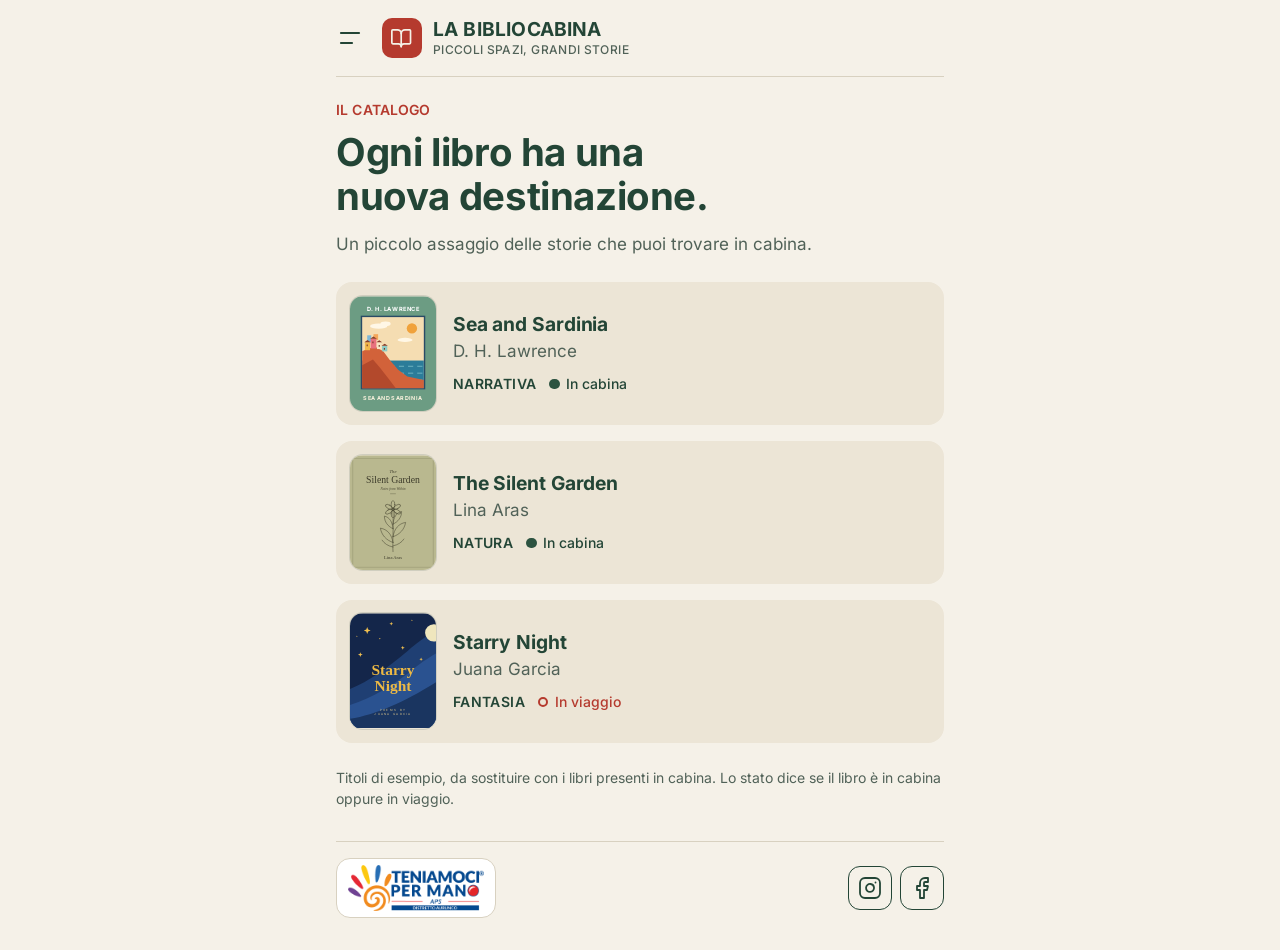
==== catalogo/index.html @ 6b3225a7 "Divide il sito in pagine vere e toglie commenti e newsletter - Una pagina per sezione: home, chi-sia" ====
<!doctype html>
<html lang="it">
<head>
<meta charset="utf-8">
<meta name="viewport" content="width=device-width,initial-scale=1,viewport-fit=cover">
<title>Catalogo dei libri – La Bibliocabina di Castelforte</title>
<meta name="description" content="I libri della Bibliocabina di Castelforte: titolo, autore, genere e se il libro è in cabina oppure in viaggio.">
<link rel="canonical" href="https://bibliocabina.github.io/bibliocabina-site/catalogo/">
<link rel="icon" href="../favicon.svg" type="image/svg+xml">
<meta property="og:type" content="website">
<meta property="og:locale" content="it_IT">
<meta property="og:site_name" content="La Bibliocabina">
<meta property="og:title" content="Catalogo dei libri – La Bibliocabina di Castelforte">
<meta property="og:description" content="I libri della Bibliocabina di Castelforte: titolo, autore, genere e se il libro è in cabina oppure in viaggio.">
<meta property="og:url" content="https://bibliocabina.github.io/bibliocabina-site/catalogo/">
<meta property="og:image" content="https://bibliocabina.github.io/bibliocabina-site/assets/cabina-castelforte.jpg">
<meta property="og:image:alt" content="La cabina telefonica di Castelforte trasformata in Bibliocabina">
<meta name="twitter:card" content="summary_large_image">
<link rel="preload" href="../assets/fonts/inter-latin-400-normal.woff2" as="font" type="font/woff2" crossorigin>
<link rel="stylesheet" href="../assets/style.css">
</head>
<body>
<svg class="defs" aria-hidden="true" focusable="false">
  <defs>
    <symbol id="cv-giardino" viewBox="0 0 150 200">
      <rect width="150" height="200" fill="#B9B88F"/>
      <rect x="5" y="5" width="140" height="190" fill="none" stroke="#8F8E6A" stroke-width=".8"/>
      <text x="75" y="31" text-anchor="middle" font-family="Georgia, 'Times New Roman', serif" font-style="italic" font-size="8" fill="#3D3B2B">The</text>
      <text x="75" y="49" text-anchor="middle" font-family="Georgia, 'Times New Roman', serif" font-size="17" fill="#3D3B2B">Silent Garden</text>
      <text x="75" y="61" text-anchor="middle" font-family="Georgia, 'Times New Roman', serif" font-style="italic" font-size="6" fill="#4C4A36">Notes from Within</text>
      <path d="M70 67h10" stroke="#4C4A36" stroke-width=".6"/>
      <g fill="none" stroke="#45432F" stroke-width=".9" stroke-linecap="round" stroke-linejoin="round">
        <path d="M75 168C74 150 76 130 75 96"/>
        <path d="M75 160C66 158 60 154 56 148"/>
        <path d="M75 158C84 156 90 152 94 146"/>
        <path d="M75 152C63 148 55 139 53 127 65 129 73 138 75 152Z"/>
        <path d="M75 142C87 138 95 129 97 117 85 119 77 128 75 142Z"/>
        <path d="M75 128C66 124 60 116 60 106 69 108 74 116 75 128Z"/>
        <path d="M75 120C84 116 90 108 90 98 81 100 76 108 75 120Z"/>
        <g transform="translate(75 94)">
          <ellipse cx="0" cy="-8" rx="3.2" ry="7"/>
          <ellipse cx="0" cy="-8" rx="3.2" ry="7" transform="rotate(60)"/>
          <ellipse cx="0" cy="-8" rx="3.2" ry="7" transform="rotate(120)"/>
          <ellipse cx="0" cy="-8" rx="3.2" ry="7" transform="rotate(180)"/>
          <ellipse cx="0" cy="-8" rx="3.2" ry="7" transform="rotate(240)"/>
          <ellipse cx="0" cy="-8" rx="3.2" ry="7" transform="rotate(300)"/>
          <circle r="2.4"/>
        </g>
      </g>
      <text x="75" y="181" text-anchor="middle" font-family="Georgia, 'Times New Roman', serif" font-size="8" fill="#3D3B2B">Lina Aras</text>
    </symbol>
    <symbol id="cv-mare" viewBox="0 0 150 200">
      <rect width="150" height="200" fill="#6C9C83"/>
      <text x="75" y="25" text-anchor="middle" font-family="Inter, system-ui, sans-serif" font-size="10" font-weight="700" letter-spacing=".9" fill="#FFFFFF">D. H. LAWRENCE</text>
      <rect x="20" y="35" width="110" height="126" fill="#F5DDB2" stroke="#2A4B66" stroke-width="2.5"/>
      <circle cx="108" cy="56" r="9" fill="#F0A23B"/>
      <ellipse cx="50" cy="52" rx="15" ry="4.5" fill="#FFF7E6"/>
      <ellipse cx="62" cy="48" rx="9" ry="4" fill="#FFF7E6"/>
      <ellipse cx="96" cy="76" rx="13" ry="3.6" fill="#FFF7E6"/>
      <rect x="21.25" y="112" width="107.5" height="48.5" fill="#2B7C99"/>
      <path d="M21.25 122h107.5M21.25 134h107.5M21.25 146h107.5" stroke="#8ACBD2" stroke-width="1.2" stroke-dasharray="9 7" fill="none"/>
      <path d="M21.25 160.5V96L30 92 44 88 58 96 70 112 84 128 100 140 128.75 146V160.5Z" fill="#D2623A"/>
      <path d="M21.25 160.5V120L40 110 52 124 66 142 80 160.5Z" fill="#B3492C"/>
      <rect x="30" y="68" width="7" height="12" fill="#7FB7D6"/>
      <rect x="41" y="66" width="8" height="10" fill="#F4A65A"/>
      <rect x="26" y="80" width="9" height="14" fill="#F2B84B"/>
      <rect x="36" y="74" width="10" height="17" fill="#E8707E"/>
      <rect x="47" y="80" width="8" height="12" fill="#F7E6C4"/>
      <rect x="56" y="86" width="9" height="10" fill="#8CCBC4"/>
      <path d="M25 80l5.5-4 5.5 4zM35 74l6-4 6 4zM46 80l5-3.5 5 3.5zM55 86l5.5-3.5 5.5 3.5z" fill="#8A3F2B"/>
      <path d="M29 84h2v3h-2zM39 79h2v3h-2zM50 85h2v3h-2zM59 90h2v3h-2z" fill="#7A3B2A"/>
      <text x="75" y="181" text-anchor="middle" font-family="Inter, system-ui, sans-serif" font-size="9.5" font-weight="700" letter-spacing=".7" fill="#F8F1DD">SEA AND SARDINIA</text>
    </symbol>
    <symbol id="cv-stelle" viewBox="0 0 150 200">
      <rect width="150" height="200" fill="#14264A"/>
      <path d="M0 132C34 118 64 96 100 66 120 49 138 36 150 30V200H0Z" fill="#1F3F73"/>
      <path d="M0 160C40 148 78 124 112 96 126 84 140 76 150 70V200H0Z" fill="#2A5290"/>
      <path d="M0 184C46 176 92 156 150 120V200H0Z" fill="#1A3560"/>
      <circle cx="146" cy="34" r="15" fill="#EFE6BD"/>
      <g fill="#F1C050">
        <path transform="translate(30 30)" d="M0-6 1.6-1.6 6 0 1.6 1.6 0 6-1.6 1.6-6 0-1.6-1.6Z"/>
        <path transform="translate(72 18) scale(.55)" d="M0-6 1.6-1.6 6 0 1.6 1.6 0 6-1.6 1.6-6 0-1.6-1.6Z"/>
        <path transform="translate(18 72) scale(.7)" d="M0-6 1.6-1.6 6 0 1.6 1.6 0 6-1.6 1.6-6 0-1.6-1.6Z"/>
        <path transform="translate(92 60) scale(.6)" d="M0-6 1.6-1.6 6 0 1.6 1.6 0 6-1.6 1.6-6 0-1.6-1.6Z"/>
        <path transform="translate(124 80) scale(.5)" d="M0-6 1.6-1.6 6 0 1.6 1.6 0 6-1.6 1.6-6 0-1.6-1.6Z"/>
        <circle cx="52" cy="44" r="1"/><circle cx="12" cy="40" r="0.9"/><circle cx="108" cy="12" r="1"/>
      </g>
      <text x="75" y="108" text-anchor="middle" font-family="Georgia, 'Times New Roman', serif" font-size="27" font-weight="700" fill="#EDB944">Starry</text>
      <text x="75" y="136" text-anchor="middle" font-family="Georgia, 'Times New Roman', serif" font-size="27" font-weight="700" fill="#EDB944">Night</text>
      <text x="75" y="170" text-anchor="middle" font-family="Inter, system-ui, sans-serif" font-size="5" letter-spacing="2.2" fill="#D9C48A">POEMS BY</text>
      <text x="75" y="178" text-anchor="middle" font-family="Inter, system-ui, sans-serif" font-size="5" letter-spacing="2.2" fill="#D9C48A">JUANA GARCIA</text>
    </symbol>
    <symbol id="i-book" viewBox="0 0 24 24"><path d="M4 19.5v-15A2.5 2.5 0 0 1 6.5 2H19a1 1 0 0 1 1 1v18a1 1 0 0 1-1 1H6.5a1 1 0 0 1 0-5H20"/></symbol>
    <symbol id="i-book-open" viewBox="0 0 24 24"><path d="M12 7v14"/><path d="M3 18a1 1 0 0 1-1-1V4a1 1 0 0 1 1-1h5a4 4 0 0 1 4 4 4 4 0 0 1 4-4h5a1 1 0 0 1 1 1v13a1 1 0 0 1-1 1h-6a3 3 0 0 0-3 3 3 3 0 0 0-3-3z"/></symbol>
    <symbol id="i-facebook" viewBox="0 0 24 24"><path d="M18 2h-3a5 5 0 0 0-5 5v3H7v4h3v8h4v-8h3l1-4h-4V7a1 1 0 0 1 1-1h3z"/></symbol>
    <symbol id="i-home" viewBox="0 0 24 24"><path d="M15 21v-8a1 1 0 0 0-1-1h-4a1 1 0 0 0-1 1v8"/><path d="M3 10a2 2 0 0 1 .709-1.528l7-5.999a2 2 0 0 1 2.582 0l7 5.999A2 2 0 0 1 21 10v9a2 2 0 0 1-2 2H5a2 2 0 0 1-2-2z"/></symbol>
    <symbol id="i-instagram" viewBox="0 0 24 24"><rect width="20" height="20" x="2" y="2" rx="5" ry="5"/><path d="M16 11.37A4 4 0 1 1 12.63 8 4 4 0 0 1 16 11.37z"/><path d="M17.5 6.5h.01"/></symbol>
    <symbol id="i-mail" viewBox="0 0 24 24"><rect width="20" height="16" x="2" y="4" rx="2"/><path d="m22 7-8.97 5.7a1.94 1.94 0 0 1-2.06 0L2 7"/></symbol>
    <symbol id="i-pin" viewBox="0 0 24 24"><path d="M20 10c0 4.993-5.539 10.193-7.399 11.799a1 1 0 0 1-1.202 0C9.539 20.193 4 14.993 4 10a8 8 0 0 1 16 0"/><circle cx="12" cy="10" r="3"/></symbol>
    <symbol id="i-sprout" viewBox="0 0 24 24"><path d="M7 20h10"/><path d="M10 20c5.5-2.5.8-6.4 3-10"/><path d="M9.5 9.4c1.1.8 1.8 2.2 2.3 3.7-2 .4-3.5.4-4.8-.3-1.2-.6-2.3-1.9-3-4.2 2.8-.5 4.4 0 5.5.8z"/><path d="M14.1 6a7 7 0 0 0-1.1 4c1.9-.1 3.3-.6 4.3-1.4 1-1 1.6-2.3 1.7-4.6-2.7.1-4 1-4.9 2z"/></symbol>
    <symbol id="i-users" viewBox="0 0 24 24"><path d="M16 21v-2a4 4 0 0 0-4-4H6a4 4 0 0 0-4 4v2"/><circle cx="9" cy="7" r="4"/><path d="M22 21v-2a4 4 0 0 0-3-3.87"/><path d="M16 3.13a4 4 0 0 1 0 7.75"/></symbol>
    <symbol id="i-x" viewBox="0 0 24 24"><path d="M18 6 6 18"/><path d="m6 6 12 12"/></symbol>
  </defs>
</svg>

<div class="scrim" id="scrim"></div>
<nav class="drawer" id="drawer" aria-label="Pagine del sito">
  <div class="drawer-head">
    <span class="drawer-title">Menu</span>
    <button class="close-btn" id="close-btn" type="button" aria-label="Chiudi il menu"><svg class="ico"><use href="#i-x"/></svg></button>
  </div>
  <ul class="drawer-list">
    <li><a href="../"><svg class="ico"><use href="#i-home"/></svg>Home</a></li>
    <li><a href="../chi-siamo/"><svg class="ico"><use href="#i-users"/></svg>Chi siamo</a></li>
    <li><a href="../catalogo/" aria-current="page"><svg class="ico"><use href="#i-book"/></svg>Catalogo</a></li>
    <li><a href="../come-funziona/"><svg class="ico"><use href="#i-sprout"/></svg>Come funziona</a></li>
    <li><a href="../dove-siamo/"><svg class="ico"><use href="#i-pin"/></svg>Dove siamo</a></li>
    <li><a href="../contatti/"><svg class="ico"><use href="#i-mail"/></svg>Contatti</a></li>
  </ul>
  <p class="drawer-foot">Piccoli spazi, grandi storie</p>
</nav>

<div class="wrap">
  <header class="top">
    <button class="menu-btn" id="menu-btn" type="button" aria-label="Apri il menu" aria-expanded="false" aria-controls="drawer">
      <svg viewBox="0 0 28 28" aria-hidden="true"><path d="M5 9h18M5 19h11"/></svg>
    </button>
    <a class="brand" href="../" aria-label="La Bibliocabina, vai alla home">
      <span class="logo"><svg class="ico"><use href="#i-book-open"/></svg></span>
      <span class="brand-text">
        <strong>La Bibliocabina</strong>
        <small>Piccoli spazi, grandi storie</small>
      </span>
    </a>
  </header>
  <hr class="rule">

  <main id="main">
    <section class="page">
      <div class="intro">
        <p class="eyebrow">Il catalogo</p>
        <h1>Ogni libro ha una nuova destinazione.</h1>
        <p class="lead">Un piccolo assaggio delle storie che puoi trovare in cabina.</p>
      </div>
      <ul class="books">
        <li class="book">
          <span class="cover"><svg viewBox="0 0 150 200" role="img" aria-label="Copertina di Sea and Sardinia"><use href="#cv-mare" width="150" height="200"/></svg></span>
          <div class="book-info">
            <h2>Sea and Sardinia</h2>
            <p class="author">D. H. Lawrence</p>
            <p class="meta"><span class="genre">Narrativa</span><span class="status">In cabina</span></p>
          </div>
        </li>
        <li class="book">
          <span class="cover"><svg viewBox="0 0 150 200" role="img" aria-label="Copertina di The Silent Garden"><use href="#cv-giardino" width="150" height="200"/></svg></span>
          <div class="book-info">
            <h2>The Silent Garden</h2>
            <p class="author">Lina Aras</p>
            <p class="meta"><span class="genre">Natura</span><span class="status">In cabina</span></p>
          </div>
        </li>
        <li class="book">
          <span class="cover"><svg viewBox="0 0 150 200" role="img" aria-label="Copertina di Starry Night"><use href="#cv-stelle" width="150" height="200"/></svg></span>
          <div class="book-info">
            <h2>Starry Night</h2>
            <p class="author">Juana Garcia</p>
            <p class="meta"><span class="genre">Fantasia</span><span class="status out">In viaggio</span></p>
          </div>
        </li>
      </ul>
      <p class="note">Titoli di esempio, da sostituire con i libri presenti in cabina. Lo stato dice se il libro è in cabina oppure in viaggio.</p>
    </section>
  </main>

  <footer class="site-foot">
    <hr class="rule">
    <div class="foot-row">
      <figure class="foot-logo">
        <img src="../assets/Logo-TPM-APS-Aurunco.png" width="336" height="114" alt="Logo di Teniamoci per Mano APS, Distretto Aurunco" decoding="async">
      </figure>
      <ul class="foot-social" aria-label="Seguici sui social">
        <li><a href="https://www.instagram.com/invites/contact/?utm_content=scoolyx&amp;exln=1ppq2omgncle7" target="_blank" rel="noopener noreferrer" aria-label="Instagram"><svg class="ico"><use href="#i-instagram"/></svg></a></li>
        <li><a href="https://www.facebook.com/share/1FbUaeCJua/?mibextid=wwXIfr" target="_blank" rel="noopener noreferrer" aria-label="Facebook"><svg class="ico"><use href="#i-facebook"/></svg></a></li>
      </ul>
    </div>
  </footer>
</div>

<script src="../assets/menu.js" defer></script>
</body>
</html>
---- assets/style.css ----
/* Stile condiviso da tutte le pagine del sito Bibliocabina. */
:root{color-scheme:light;box-sizing:border-box;padding-top:env(safe-area-inset-top,0px);padding-bottom:env(safe-area-inset-bottom,0px)}html{scroll-padding-top:env(safe-area-inset-top,0px)}body{margin:0;padding:0;font:14px -apple-system,BlinkMacSystemFont,sans-serif;background:#fff;color:#000}img{max-width:100%}[hidden]:not([hidden=until-found i]){display:none!important}

/* Carattere Inter ospitato qui (licenza OFL, vedi fonts/LICENSE): nessuna chiamata a Google Fonts. */
@font-face{font-family:'Inter';font-style:normal;font-weight:400;font-display:swap;src:url(fonts/inter-latin-400-normal.woff2) format('woff2');unicode-range:U+0000-00FF,U+0131,U+0152-0153,U+02BB-02BC,U+02C6,U+02DA,U+02DC,U+0304,U+0308,U+0329,U+2000-206F,U+20AC,U+2122,U+2191,U+2193,U+2212,U+2215,U+FEFF,U+FFFD}
@font-face{font-family:'Inter';font-style:normal;font-weight:500;font-display:swap;src:url(fonts/inter-latin-500-normal.woff2) format('woff2');unicode-range:U+0000-00FF,U+0131,U+0152-0153,U+02BB-02BC,U+02C6,U+02DA,U+02DC,U+0304,U+0308,U+0329,U+2000-206F,U+20AC,U+2122,U+2191,U+2193,U+2212,U+2215,U+FEFF,U+FFFD}
@font-face{font-family:'Inter';font-style:normal;font-weight:600;font-display:swap;src:url(fonts/inter-latin-600-normal.woff2) format('woff2');unicode-range:U+0000-00FF,U+0131,U+0152-0153,U+02BB-02BC,U+02C6,U+02DA,U+02DC,U+0304,U+0308,U+0329,U+2000-206F,U+20AC,U+2122,U+2191,U+2193,U+2212,U+2215,U+FEFF,U+FFFD}
@font-face{font-family:'Inter';font-style:normal;font-weight:700;font-display:swap;src:url(fonts/inter-latin-700-normal.woff2) format('woff2');unicode-range:U+0000-00FF,U+0131,U+0152-0153,U+02BB-02BC,U+02C6,U+02DA,U+02DC,U+0304,U+0308,U+0329,U+2000-206F,U+20AC,U+2122,U+2191,U+2193,U+2212,U+2215,U+FEFF,U+FFFD}

/* Layout: una colonna stretta, come negli screenshot. Header con menu a sinistra, poi la pagina scelta.
   Aspetto unico e chiaro per scelta: il sito deve restare identico al riferimento. */
:root {
  --paper: #F5F1E8;     /* avorio carta */
  --paper-2: #ECE5D6;   /* avorio più scuro per riquadri */
  --ink: #234536;       /* verde bosco scuro, titoli e pulsante */
  --muted: #516258;     /* testo secondario */
  --red: #B53A2E;       /* rosso cabina */
  --forest: #2C5340;    /* riquadro verde */
  --on-forest: #F5F1E8;
  --line: #D8D1C0;
  --scrim: rgba(20, 36, 28, 0.45);
  --white: #FFFFFF;     /* fondo bianco del logo */
  --field: #FBF9F3;     /* campi del modulo */
  --field-line: #857F6B;
  --font-body: 'Inter', system-ui, -apple-system, 'Segoe UI', Roboto, sans-serif;
  color-scheme: light;
}

*, *::before, *::after { box-sizing: border-box; }
body {
  margin: 0;
  background: var(--paper);
  color: var(--ink);
  font: 400 1.0625rem/1.5 var(--font-body);
  -webkit-text-size-adjust: 100%;
}
h1, h2, h3, p, ul { margin: 0; padding: 0; }
ul { list-style: none; }
h1, h2, h3 { text-wrap: balance; }
a { color: inherit; }
:focus-visible { outline: 2px solid var(--red); outline-offset: 3px; }
h1:focus { outline: none; }

.wrap {
  max-width: 640px;
  margin-left: auto;
  margin-right: auto;
  padding-left: max(16px, env(safe-area-inset-left, 0px));
  padding-right: max(16px, env(safe-area-inset-right, 0px));
}

.ico { width: 1.5rem; height: 1.5rem; flex: none; fill: none; stroke: currentColor; stroke-width: 1.8; stroke-linecap: round; stroke-linejoin: round; }

/* Header */
.top { display: flex; align-items: center; gap: 0.6rem; padding-block: 1rem; }
.menu-btn, .close-btn {
  display: inline-flex; align-items: center; justify-content: center;
  width: 2.75rem; height: 2.75rem; flex: none; padding: 0;
  border: 0; border-radius: 12px; background: transparent; color: var(--ink); cursor: pointer;
}
.menu-btn { margin-left: -0.5rem; }
.menu-btn:hover, .close-btn:hover { background: var(--paper-2); }
.menu-btn svg { width: 1.75rem; height: 1.75rem; fill: none; stroke: currentColor; stroke-width: 2.2; stroke-linecap: round; }
.brand { display: flex; align-items: center; gap: 0.7rem; min-width: 0; min-height: 44px; text-decoration: none; }
.logo { width: 2.5rem; height: 2.5rem; flex: none; border-radius: 10px; background: var(--red); color: var(--paper); display: inline-flex; align-items: center; justify-content: center; }
.logo .ico { width: 1.4rem; height: 1.4rem; }
.brand-text { display: flex; flex-direction: column; gap: 0.2rem; min-width: 0; }
.brand-text strong { font: 700 1.2rem/1.1 var(--font-body); letter-spacing: 0.01em; text-transform: uppercase; }
.brand-text small { font: 500 0.75rem/1.2 var(--font-body); letter-spacing: 0.03em; text-transform: uppercase; color: var(--muted); }
.rule { border: 0; border-top: 1px solid var(--line); margin: 0; }

/* Pagine */
.page { display: flex; flex-direction: column; gap: 1.5rem; padding-block: 1.5rem 2rem; }
.intro { display: flex; flex-direction: column; gap: 0.65rem; }
.eyebrow { font: 600 0.875rem/1.3 var(--font-body); letter-spacing: 0.01em; text-transform: uppercase; color: var(--red); }
.page h1 { font: 700 clamp(1.75rem, 7.2vw, 2.4rem)/1.15 var(--font-body); letter-spacing: -0.01em; }
.lead { font-size: 1.0625rem; line-height: 1.5; color: var(--muted); margin-top: 0.25rem; }
.page h2 { font: 700 1.5rem/1.2 var(--font-body); letter-spacing: -0.005em; }

.cta { display: flex; flex-wrap: wrap; gap: 0.5rem; }
.btn {
  display: inline-flex; align-items: center; justify-content: center; gap: 0.45rem;
  min-height: 3rem; padding: 0.7rem 0.9rem; border: 1.5px solid var(--ink); border-radius: 14px;
  font: 600 1rem/1.2 var(--font-body); text-decoration: none; white-space: nowrap;
}
.btn .ico { width: 1.25rem; height: 1.25rem; }
.btn-solid { background: var(--ink); color: var(--paper); }
.btn-solid:hover { background: #1A352A; }
.btn-outline { background: transparent; color: var(--ink); }
.btn-outline:hover { background: var(--paper-2); }

.hero-photo { margin: 0; }
.photo-pair { display: flex; align-items: flex-start; justify-content: center; gap: 0.5rem; }
.photo-pair img { display: block; min-width: 0; height: auto; border-radius: 16px; }
.photo-pair .ph-cabina { flex: 0.75 1 0; }      /* 960 x 1280 */
.photo-pair .ph-dipinta { flex: 0.5563 1 0; }   /* 890 x 1600 */

.acts { display: grid; grid-template-columns: repeat(3, minmax(0, 1fr)); gap: 0.5rem; text-align: center; }
.act { display: flex; flex-direction: column; align-items: center; gap: 0.6rem; padding: 0.25rem; text-decoration: none; font-size: 1.0625rem; line-height: 1.3; }
.act .ico { width: 1.75rem; height: 1.75rem; color: var(--red); }
.act:hover { color: var(--red); }

.sub { color: var(--muted); }
.head-group { display: flex; flex-direction: column; gap: 0.5rem; }

/* Copertine */
.covers { display: grid; grid-template-columns: repeat(3, minmax(0, 1fr)); gap: 0.6rem; }
.covers a { display: flex; flex-direction: column; gap: 0.45rem; text-decoration: none; }
.cover { display: block; aspect-ratio: 3 / 4; max-width: 100%; border-radius: 14px; overflow: hidden; border: 1px solid rgba(35, 69, 54, 0.14); background: var(--paper-2); }
.cover svg { display: block; width: 100%; height: 100%; }
.cover-label { font-size: 1.0625rem; line-height: 1.3; }
.covers a:hover .cover-label { color: var(--red); }

/* Riquadro verde */
.share-card { background: var(--forest); color: var(--on-forest); border-radius: 18px; padding: 1.25rem 1.25rem 1.35rem; display: flex; flex-direction: column; gap: 0.6rem; }
.page .share-card h2 { font-size: 1.4rem; line-height: 1.25; }
.share-card p { line-height: 1.5; opacity: 0.95; }

/* Logo: in fondo alla home e in testa a Chi siamo. Il fondo bianco del file è parte del riquadro. */
.logo-card { margin: 0; background: var(--white); border: 1px solid var(--line); border-radius: 22px; padding: 1.1rem 1.25rem; display: flex; justify-content: center; }
.logo-card img { display: block; width: min(22rem, 100%); height: auto; }

/* Chi siamo */
.story { background: var(--paper-2); border-radius: 22px; padding: 1rem 1rem 1.4rem; display: flex; flex-direction: column; gap: 0.9rem; }
.story h1 { margin-top: -0.2rem; }
.story p { color: var(--muted); }
.facts { display: flex; flex-direction: column; gap: 1.1rem; margin-top: 0.4rem; }
.fact { display: grid; grid-template-columns: 2rem minmax(0, 1fr); gap: 0.2rem 0.9rem; align-items: start; }
.fact .ico { width: 2rem; height: 2rem; color: var(--red); grid-row: span 2; }
.page .fact h2 { font-size: 1.2rem; line-height: 1.25; }
.fact p { line-height: 1.45; }

/* Catalogo */
.books { display: flex; flex-direction: column; gap: 1rem; }
.book { display: grid; grid-template-columns: 5.5rem minmax(0, 1fr); gap: 1rem; align-items: center; background: var(--paper-2); border-radius: 16px; padding: 0.8rem; }
.book-info { display: flex; flex-direction: column; gap: 0.2rem; min-width: 0; }
.page .book-info h2 { font-size: 1.2rem; line-height: 1.25; }
.author { color: var(--muted); }
.meta { display: flex; flex-wrap: wrap; align-items: center; gap: 0.4rem 0.8rem; margin-top: 0.35rem; font-size: 0.875rem; }
.genre { font-weight: 600; text-transform: uppercase; letter-spacing: 0.03em; color: var(--ink); }
.status { display: inline-flex; align-items: center; gap: 0.4rem; font-weight: 500; }
.status::before { content: ""; width: 0.65rem; height: 0.65rem; border-radius: 50%; background: var(--forest); flex: none; }
.status.out { color: var(--red); }
.status.out::before { background: transparent; border: 2px solid var(--red); }
.note { font-size: 0.875rem; color: var(--muted); }

/* Come funziona e Dove siamo */
.cards { display: flex; flex-direction: column; gap: 0.9rem; }
.card { background: var(--paper-2); border-radius: 16px; padding: 1.1rem 1.1rem 1.2rem; display: grid; grid-template-columns: 2rem minmax(0, 1fr); gap: 0.25rem 0.9rem; align-items: start; }
.card > .ico { width: 2rem; height: 2rem; color: var(--red); grid-row: span 3; }
.card > .btn { grid-column: 2; justify-self: start; margin-top: 0.5rem; }
.card .mail-link { color: var(--ink); font-weight: 600; font-size: clamp(0.84rem, 4.4vw, 1rem); display: inline-block; padding: 0.85rem 0; margin: -0.85rem 0; text-decoration: underline; text-underline-offset: 0.2em; overflow-wrap: anywhere; }
.card .mail-link:hover { color: var(--red); }
.page .card h2 { font-size: 1.25rem; line-height: 1.25; }
.card p { color: var(--muted); line-height: 1.45; }

/* Piè di pagina, uguale su ogni pagina */
.site-foot { display: flex; flex-direction: column; gap: 1rem; padding-bottom: 2rem; }
.foot-row { display: flex; flex-wrap: wrap; align-items: center; justify-content: space-between; gap: 0.8rem 1rem; }
.foot-logo { margin: 0; background: var(--white); border: 1px solid var(--line); border-radius: 14px; padding: 0.4rem 0.7rem; }
.foot-logo img { display: block; width: 8.5rem; height: auto; }
.foot-social { display: flex; gap: 0.5rem; }
.foot-social a { display: inline-flex; align-items: center; justify-content: center; width: 2.75rem; height: 2.75rem; border: 1.5px solid var(--ink); border-radius: 12px; color: var(--ink); text-decoration: none; }
.foot-social a:hover { background: var(--paper-2); border-color: var(--red); color: var(--red); }

/* Contatti */
.social-cards { display: flex; flex-direction: column; gap: 0.9rem; }
.social-card { background: var(--paper-2); border-radius: 16px; padding: 1.4rem 1.1rem 1.5rem; display: flex; flex-direction: column; align-items: center; gap: 0.7rem; text-align: center; }
.social-card > .ico { width: 2.5rem; height: 2.5rem; color: var(--red); }
.page .social-card h2 { font-size: 1.25rem; line-height: 1.25; }

/* Menu a comparsa */
.scrim { position: fixed; inset: 0; z-index: 20; background: var(--scrim); opacity: 0; visibility: hidden; transition: opacity 0.25s ease, visibility 0s linear 0.25s; }
.drawer {
  position: fixed; top: 0; bottom: 0; left: 0; z-index: 30; width: min(84vw, 320px);
  display: flex; flex-direction: column; gap: 0.75rem; overflow-y: auto;
  padding: calc(1rem + env(safe-area-inset-top, 0px)) 1rem calc(1rem + env(safe-area-inset-bottom, 0px)) calc(1rem + env(safe-area-inset-left, 0px));
  background: var(--paper); border-right: 1px solid var(--line);
  transform: translateX(-102%); visibility: hidden;
  transition: transform 0.25s ease, visibility 0s linear 0.25s;
}
body.menu-open { overflow: hidden; }
body.menu-open .scrim { opacity: 1; visibility: visible; transition: opacity 0.25s ease, visibility 0s; }
body.menu-open .drawer { transform: none; visibility: visible; transition: transform 0.25s ease, visibility 0s; box-shadow: 8px 0 32px rgba(20, 36, 28, 0.18); }
.drawer-head { display: flex; align-items: center; justify-content: space-between; gap: 1rem; }
.drawer-title { font: 600 0.875rem/1.3 var(--font-body); letter-spacing: 0.01em; text-transform: uppercase; color: var(--red); }
.drawer-list { display: flex; flex-direction: column; gap: 0.2rem; }
.drawer-list a { display: flex; align-items: center; gap: 0.9rem; padding: 0.85rem 0.75rem; border-radius: 12px; text-decoration: none; font: 600 1.125rem/1.2 var(--font-body); }
.drawer-list a .ico { color: var(--red); }
.drawer-list a:hover, .drawer-list a[aria-current="page"] { background: var(--paper-2); }
.drawer-foot { margin-top: auto; padding-top: 1rem; border-top: 1px solid var(--line); font: 500 0.75rem/1.3 var(--font-body); letter-spacing: 0.03em; text-transform: uppercase; color: var(--muted); }

.defs { position: absolute; width: 0; height: 0; overflow: hidden; }

@media (max-width: 360px) {
  .book { grid-template-columns: 4.5rem minmax(0, 1fr); }
}
@media (prefers-reduced-motion: reduce) {
  .scrim, .drawer, body.menu-open .scrim, body.menu-open .drawer { transition: none; }
}
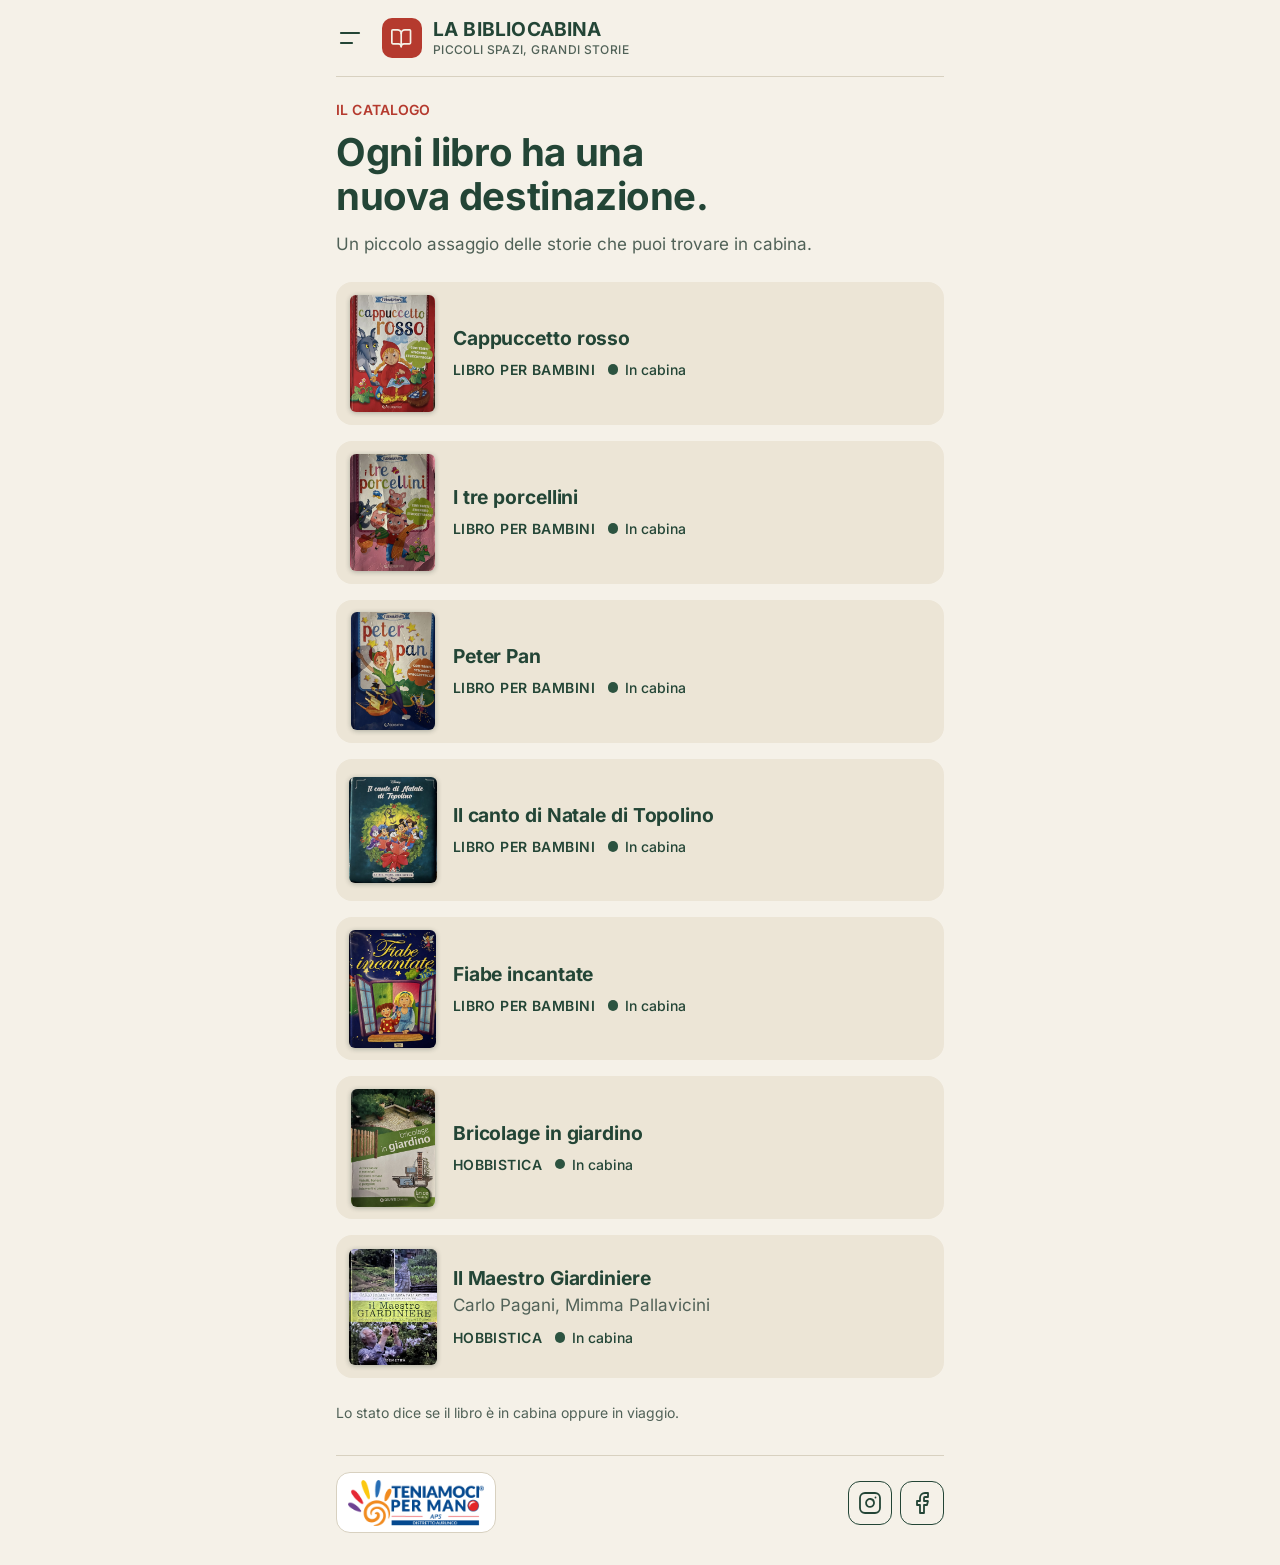
==== commit ce2a85fd: "Catalogo collegato al database Supabase, con copertine reali - Catalogo e anteprima in home leggono " ====
--- a/catalogo/index.html
+++ b/catalogo/index.html
@@ -16,80 +16,109 @@
 <meta property="og:image" content="https://bibliocabina.github.io/bibliocabina-site/assets/cabina-castelforte.jpg">
 <meta property="og:image:alt" content="La cabina telefonica di Castelforte trasformata in Bibliocabina">
 <meta name="twitter:card" content="summary_large_image">
+<!-- libri-jsonld:inizio -->
+<script type="application/ld+json">
+{
+  "@context": "https://schema.org",
+  "@type": "ItemList",
+  "name": "Catalogo della Bibliocabina di Castelforte",
+  "itemListElement": [
+    {
+      "@type": "ListItem",
+      "position": 1,
+      "item": {
+        "@type": "Book",
+        "name": "Cappuccetto rosso",
+        "isbn": "9788855636421",
+        "genre": "Libro per bambini",
+        "image": "https://bibliocabina.github.io/bibliocabina-site/assets/copertine/cappuccetto-rosso.jpg"
+      }
+    },
+    {
+      "@type": "ListItem",
+      "position": 2,
+      "item": {
+        "@type": "Book",
+        "name": "I tre porcellini",
+        "isbn": "9788855636421",
+        "genre": "Libro per bambini",
+        "image": "https://bibliocabina.github.io/bibliocabina-site/assets/copertine/i-tre-porcellini.jpg"
+      }
+    },
+    {
+      "@type": "ListItem",
+      "position": 3,
+      "item": {
+        "@type": "Book",
+        "name": "Peter Pan",
+        "isbn": "9788855636421",
+        "genre": "Libro per bambini",
+        "image": "https://bibliocabina.github.io/bibliocabina-site/assets/copertine/peter-pan.jpg"
+      }
+    },
+    {
+      "@type": "ListItem",
+      "position": 4,
+      "item": {
+        "@type": "Book",
+        "name": "Il canto di Natale di Topolino",
+        "genre": "Libro per bambini",
+        "image": "https://bibliocabina.github.io/bibliocabina-site/assets/copertine/il-canto-di-natale-di-topolino.jpg"
+      }
+    },
+    {
+      "@type": "ListItem",
+      "position": 5,
+      "item": {
+        "@type": "Book",
+        "name": "Fiabe incantate",
+        "isbn": "9788883278211",
+        "genre": "Libro per bambini",
+        "image": "https://bibliocabina.github.io/bibliocabina-site/assets/copertine/fiabe-incantate.jpg"
+      }
+    },
+    {
+      "@type": "ListItem",
+      "position": 6,
+      "item": {
+        "@type": "Book",
+        "name": "Bricolage in giardino",
+        "isbn": "9788844041939",
+        "genre": "Hobbistica",
+        "image": "https://bibliocabina.github.io/bibliocabina-site/assets/copertine/bricolage-in-giardino.jpg"
+      }
+    },
+    {
+      "@type": "ListItem",
+      "position": 7,
+      "item": {
+        "@type": "Book",
+        "name": "Il Maestro Giardiniere",
+        "author": [
+          {
+            "@type": "Person",
+            "name": "Carlo Pagani"
+          },
+          {
+            "@type": "Person",
+            "name": "Mimma Pallavicini"
+          }
+        ],
+        "isbn": "9788844051624",
+        "genre": "Hobbistica",
+        "image": "https://bibliocabina.github.io/bibliocabina-site/assets/copertine/il-maestro-giardiniere.jpg"
+      }
+    }
+  ]
+}
+</script>
+<!-- libri-jsonld:fine -->
 <link rel="preload" href="../assets/fonts/inter-latin-400-normal.woff2" as="font" type="font/woff2" crossorigin>
 <link rel="stylesheet" href="../assets/style.css">
 </head>
 <body>
 <svg class="defs" aria-hidden="true" focusable="false">
   <defs>
-    <symbol id="cv-giardino" viewBox="0 0 150 200">
-      <rect width="150" height="200" fill="#B9B88F"/>
-      <rect x="5" y="5" width="140" height="190" fill="none" stroke="#8F8E6A" stroke-width=".8"/>
-      <text x="75" y="31" text-anchor="middle" font-family="Georgia, 'Times New Roman', serif" font-style="italic" font-size="8" fill="#3D3B2B">The</text>
-      <text x="75" y="49" text-anchor="middle" font-family="Georgia, 'Times New Roman', serif" font-size="17" fill="#3D3B2B">Silent Garden</text>
-      <text x="75" y="61" text-anchor="middle" font-family="Georgia, 'Times New Roman', serif" font-style="italic" font-size="6" fill="#4C4A36">Notes from Within</text>
-      <path d="M70 67h10" stroke="#4C4A36" stroke-width=".6"/>
-      <g fill="none" stroke="#45432F" stroke-width=".9" stroke-linecap="round" stroke-linejoin="round">
-        <path d="M75 168C74 150 76 130 75 96"/>
-        <path d="M75 160C66 158 60 154 56 148"/>
-        <path d="M75 158C84 156 90 152 94 146"/>
-        <path d="M75 152C63 148 55 139 53 127 65 129 73 138 75 152Z"/>
-        <path d="M75 142C87 138 95 129 97 117 85 119 77 128 75 142Z"/>
-        <path d="M75 128C66 124 60 116 60 106 69 108 74 116 75 128Z"/>
-        <path d="M75 120C84 116 90 108 90 98 81 100 76 108 75 120Z"/>
-        <g transform="translate(75 94)">
-          <ellipse cx="0" cy="-8" rx="3.2" ry="7"/>
-          <ellipse cx="0" cy="-8" rx="3.2" ry="7" transform="rotate(60)"/>
-          <ellipse cx="0" cy="-8" rx="3.2" ry="7" transform="rotate(120)"/>
-          <ellipse cx="0" cy="-8" rx="3.2" ry="7" transform="rotate(180)"/>
-          <ellipse cx="0" cy="-8" rx="3.2" ry="7" transform="rotate(240)"/>
-          <ellipse cx="0" cy="-8" rx="3.2" ry="7" transform="rotate(300)"/>
-          <circle r="2.4"/>
-        </g>
-      </g>
-      <text x="75" y="181" text-anchor="middle" font-family="Georgia, 'Times New Roman', serif" font-size="8" fill="#3D3B2B">Lina Aras</text>
-    </symbol>
-    <symbol id="cv-mare" viewBox="0 0 150 200">
-      <rect width="150" height="200" fill="#6C9C83"/>
-      <text x="75" y="25" text-anchor="middle" font-family="Inter, system-ui, sans-serif" font-size="10" font-weight="700" letter-spacing=".9" fill="#FFFFFF">D. H. LAWRENCE</text>
-      <rect x="20" y="35" width="110" height="126" fill="#F5DDB2" stroke="#2A4B66" stroke-width="2.5"/>
-      <circle cx="108" cy="56" r="9" fill="#F0A23B"/>
-      <ellipse cx="50" cy="52" rx="15" ry="4.5" fill="#FFF7E6"/>
-      <ellipse cx="62" cy="48" rx="9" ry="4" fill="#FFF7E6"/>
-      <ellipse cx="96" cy="76" rx="13" ry="3.6" fill="#FFF7E6"/>
-      <rect x="21.25" y="112" width="107.5" height="48.5" fill="#2B7C99"/>
-      <path d="M21.25 122h107.5M21.25 134h107.5M21.25 146h107.5" stroke="#8ACBD2" stroke-width="1.2" stroke-dasharray="9 7" fill="none"/>
-      <path d="M21.25 160.5V96L30 92 44 88 58 96 70 112 84 128 100 140 128.75 146V160.5Z" fill="#D2623A"/>
-      <path d="M21.25 160.5V120L40 110 52 124 66 142 80 160.5Z" fill="#B3492C"/>
-      <rect x="30" y="68" width="7" height="12" fill="#7FB7D6"/>
-      <rect x="41" y="66" width="8" height="10" fill="#F4A65A"/>
-      <rect x="26" y="80" width="9" height="14" fill="#F2B84B"/>
-      <rect x="36" y="74" width="10" height="17" fill="#E8707E"/>
-      <rect x="47" y="80" width="8" height="12" fill="#F7E6C4"/>
-      <rect x="56" y="86" width="9" height="10" fill="#8CCBC4"/>
-      <path d="M25 80l5.5-4 5.5 4zM35 74l6-4 6 4zM46 80l5-3.5 5 3.5zM55 86l5.5-3.5 5.5 3.5z" fill="#8A3F2B"/>
-      <path d="M29 84h2v3h-2zM39 79h2v3h-2zM50 85h2v3h-2zM59 90h2v3h-2z" fill="#7A3B2A"/>
-      <text x="75" y="181" text-anchor="middle" font-family="Inter, system-ui, sans-serif" font-size="9.5" font-weight="700" letter-spacing=".7" fill="#F8F1DD">SEA AND SARDINIA</text>
-    </symbol>
-    <symbol id="cv-stelle" viewBox="0 0 150 200">
-      <rect width="150" height="200" fill="#14264A"/>
-      <path d="M0 132C34 118 64 96 100 66 120 49 138 36 150 30V200H0Z" fill="#1F3F73"/>
-      <path d="M0 160C40 148 78 124 112 96 126 84 140 76 150 70V200H0Z" fill="#2A5290"/>
-      <path d="M0 184C46 176 92 156 150 120V200H0Z" fill="#1A3560"/>
-      <circle cx="146" cy="34" r="15" fill="#EFE6BD"/>
-      <g fill="#F1C050">
-        <path transform="translate(30 30)" d="M0-6 1.6-1.6 6 0 1.6 1.6 0 6-1.6 1.6-6 0-1.6-1.6Z"/>
-        <path transform="translate(72 18) scale(.55)" d="M0-6 1.6-1.6 6 0 1.6 1.6 0 6-1.6 1.6-6 0-1.6-1.6Z"/>
-        <path transform="translate(18 72) scale(.7)" d="M0-6 1.6-1.6 6 0 1.6 1.6 0 6-1.6 1.6-6 0-1.6-1.6Z"/>
-        <path transform="translate(92 60) scale(.6)" d="M0-6 1.6-1.6 6 0 1.6 1.6 0 6-1.6 1.6-6 0-1.6-1.6Z"/>
-        <path transform="translate(124 80) scale(.5)" d="M0-6 1.6-1.6 6 0 1.6 1.6 0 6-1.6 1.6-6 0-1.6-1.6Z"/>
-        <circle cx="52" cy="44" r="1"/><circle cx="12" cy="40" r="0.9"/><circle cx="108" cy="12" r="1"/>
-      </g>
-      <text x="75" y="108" text-anchor="middle" font-family="Georgia, 'Times New Roman', serif" font-size="27" font-weight="700" fill="#EDB944">Starry</text>
-      <text x="75" y="136" text-anchor="middle" font-family="Georgia, 'Times New Roman', serif" font-size="27" font-weight="700" fill="#EDB944">Night</text>
-      <text x="75" y="170" text-anchor="middle" font-family="Inter, system-ui, sans-serif" font-size="5" letter-spacing="2.2" fill="#D9C48A">POEMS BY</text>
-      <text x="75" y="178" text-anchor="middle" font-family="Inter, system-ui, sans-serif" font-size="5" letter-spacing="2.2" fill="#D9C48A">JUANA GARCIA</text>
-    </symbol>
     <symbol id="i-book" viewBox="0 0 24 24"><path d="M4 19.5v-15A2.5 2.5 0 0 1 6.5 2H19a1 1 0 0 1 1 1v18a1 1 0 0 1-1 1H6.5a1 1 0 0 1 0-5H20"/></symbol>
     <symbol id="i-book-open" viewBox="0 0 24 24"><path d="M12 7v14"/><path d="M3 18a1 1 0 0 1-1-1V4a1 1 0 0 1 1-1h5a4 4 0 0 1 4 4 4 4 0 0 1 4-4h5a1 1 0 0 1 1 1v13a1 1 0 0 1-1 1h-6a3 3 0 0 0-3 3 3 3 0 0 0-3-3z"/></symbol>
     <symbol id="i-facebook" viewBox="0 0 24 24"><path d="M18 2h-3a5 5 0 0 0-5 5v3H7v4h3v8h4v-8h3l1-4h-4V7a1 1 0 0 1 1-1h3z"/></symbol>
@@ -142,33 +171,61 @@
         <h1>Ogni libro ha una nuova destinazione.</h1>
         <p class="lead">Un piccolo assaggio delle storie che puoi trovare in cabina.</p>
       </div>
-      <ul class="books">
-        <li class="book">
-          <span class="cover"><svg viewBox="0 0 150 200" role="img" aria-label="Copertina di Sea and Sardinia"><use href="#cv-mare" width="150" height="200"/></svg></span>
-          <div class="book-info">
-            <h2>Sea and Sardinia</h2>
-            <p class="author">D. H. Lawrence</p>
-            <p class="meta"><span class="genre">Narrativa</span><span class="status">In cabina</span></p>
-          </div>
-        </li>
-        <li class="book">
-          <span class="cover"><svg viewBox="0 0 150 200" role="img" aria-label="Copertina di The Silent Garden"><use href="#cv-giardino" width="150" height="200"/></svg></span>
-          <div class="book-info">
-            <h2>The Silent Garden</h2>
-            <p class="author">Lina Aras</p>
-            <p class="meta"><span class="genre">Natura</span><span class="status">In cabina</span></p>
-          </div>
-        </li>
-        <li class="book">
-          <span class="cover"><svg viewBox="0 0 150 200" role="img" aria-label="Copertina di Starry Night"><use href="#cv-stelle" width="150" height="200"/></svg></span>
-          <div class="book-info">
-            <h2>Starry Night</h2>
-            <p class="author">Juana Garcia</p>
-            <p class="meta"><span class="genre">Fantasia</span><span class="status out">In viaggio</span></p>
+      <!-- libri:inizio -->
+      <ul class="books" data-libri="catalogo" data-prefisso="../" data-sig="a74761d7">
+        <li class="book">
+          <span class="cover cover-photo"><img src="../assets/copertine/cappuccetto-rosso.jpg" alt="Copertina di Cappuccetto rosso" loading="lazy" decoding="async"></span>
+          <div class="book-info">
+            <h2>Cappuccetto rosso</h2>
+            <p class="meta"><span class="genre">Libro per bambini</span><span class="status">In cabina</span></p>
+          </div>
+        </li>
+        <li class="book">
+          <span class="cover cover-photo"><img src="../assets/copertine/i-tre-porcellini.jpg" alt="Copertina di I tre porcellini" loading="lazy" decoding="async"></span>
+          <div class="book-info">
+            <h2>I tre porcellini</h2>
+            <p class="meta"><span class="genre">Libro per bambini</span><span class="status">In cabina</span></p>
+          </div>
+        </li>
+        <li class="book">
+          <span class="cover cover-photo"><img src="../assets/copertine/peter-pan.jpg" alt="Copertina di Peter Pan" loading="lazy" decoding="async"></span>
+          <div class="book-info">
+            <h2>Peter Pan</h2>
+            <p class="meta"><span class="genre">Libro per bambini</span><span class="status">In cabina</span></p>
+          </div>
+        </li>
+        <li class="book">
+          <span class="cover cover-photo"><img src="../assets/copertine/il-canto-di-natale-di-topolino.jpg" alt="Copertina di Il canto di Natale di Topolino" loading="lazy" decoding="async"></span>
+          <div class="book-info">
+            <h2>Il canto di Natale di Topolino</h2>
+            <p class="meta"><span class="genre">Libro per bambini</span><span class="status">In cabina</span></p>
+          </div>
+        </li>
+        <li class="book">
+          <span class="cover cover-photo"><img src="../assets/copertine/fiabe-incantate.jpg" alt="Copertina di Fiabe incantate" loading="lazy" decoding="async"></span>
+          <div class="book-info">
+            <h2>Fiabe incantate</h2>
+            <p class="meta"><span class="genre">Libro per bambini</span><span class="status">In cabina</span></p>
+          </div>
+        </li>
+        <li class="book">
+          <span class="cover cover-photo"><img src="../assets/copertine/bricolage-in-giardino.jpg" alt="Copertina di Bricolage in giardino" loading="lazy" decoding="async"></span>
+          <div class="book-info">
+            <h2>Bricolage in giardino</h2>
+            <p class="meta"><span class="genre">Hobbistica</span><span class="status">In cabina</span></p>
+          </div>
+        </li>
+        <li class="book">
+          <span class="cover cover-photo"><img src="../assets/copertine/il-maestro-giardiniere.jpg" alt="Copertina di Il Maestro Giardiniere" loading="lazy" decoding="async"></span>
+          <div class="book-info">
+            <h2>Il Maestro Giardiniere</h2>
+            <p class="author">Carlo Pagani, Mimma Pallavicini</p>
+            <p class="meta"><span class="genre">Hobbistica</span><span class="status">In cabina</span></p>
           </div>
         </li>
       </ul>
-      <p class="note">Titoli di esempio, da sostituire con i libri presenti in cabina. Lo stato dice se il libro è in cabina oppure in viaggio.</p>
+      <!-- libri:fine -->
+      <p class="note">Lo stato dice se il libro è in cabina oppure in viaggio.</p>
     </section>
   </main>
 
@@ -187,5 +244,6 @@
 </div>
 
 <script src="../assets/menu.js" defer></script>
+<script src="../assets/catalogo.js" defer></script>
 </body>
 </html>
--- a/assets/style.css
+++ b/assets/style.css
@@ -107,7 +107,11 @@
 .covers { display: grid; grid-template-columns: repeat(3, minmax(0, 1fr)); gap: 0.6rem; }
 .covers a { display: flex; flex-direction: column; gap: 0.45rem; text-decoration: none; }
 .cover { display: block; aspect-ratio: 3 / 4; max-width: 100%; border-radius: 14px; overflow: hidden; border: 1px solid rgba(35, 69, 54, 0.14); background: var(--paper-2); }
-.cover svg { display: block; width: 100%; height: 100%; }
+/* Copertina da foto: sta intera dentro la cornice 3:4, qualunque sia la proporzione del libro. */
+.cover-photo { display: flex; align-items: center; justify-content: center; border: 0; background: transparent; overflow: visible; }
+.cover-photo img { display: block; max-width: 100%; max-height: 100%; width: auto; height: auto; border-radius: 6px; box-shadow: 0 1px 5px rgba(20, 36, 28, 0.3); }
+/* Senza foto: copertina con il solo titolo. */
+.cover-text { display: flex; align-items: center; justify-content: center; padding: 0.5rem; border: 0; background: var(--forest); color: var(--on-forest); text-align: center; font: 700 0.8125rem/1.2 var(--font-body); overflow-wrap: anywhere; }
 .cover-label { font-size: 1.0625rem; line-height: 1.3; }
 .covers a:hover .cover-label { color: var(--red); }
 
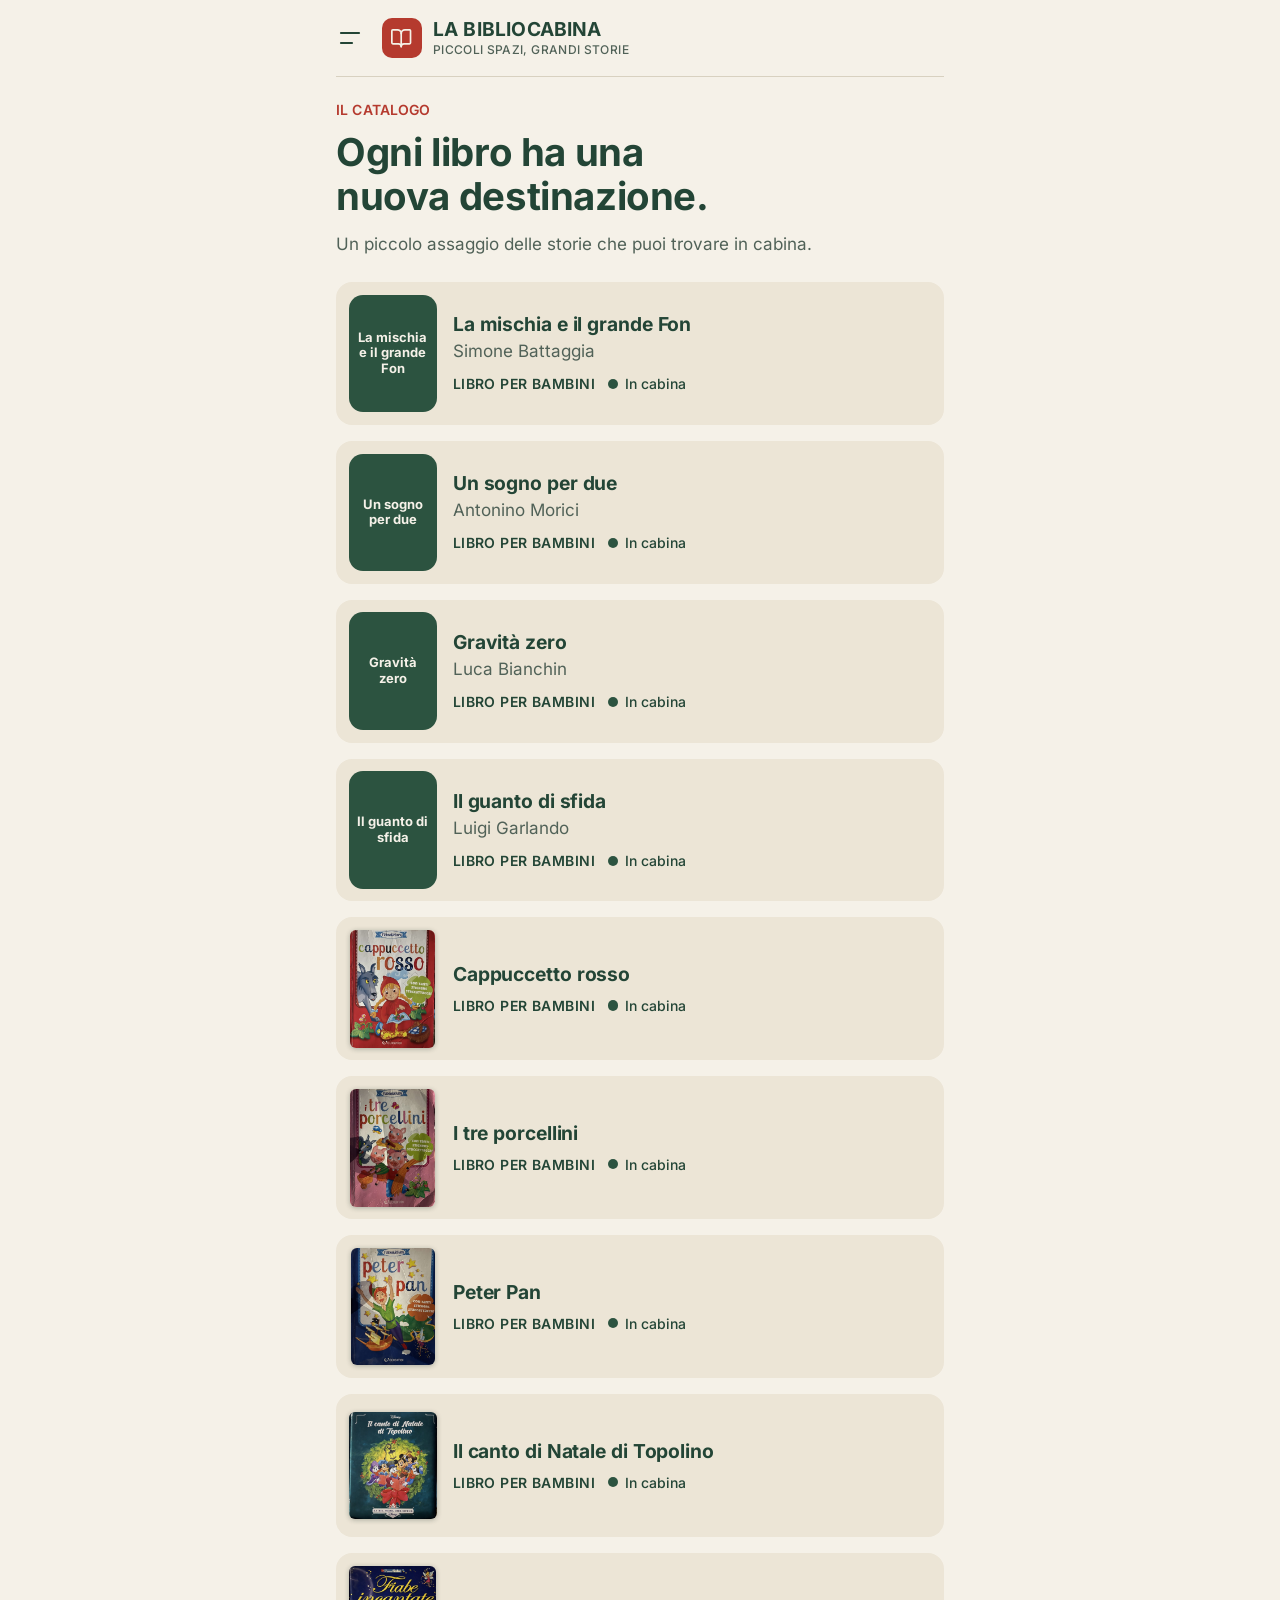
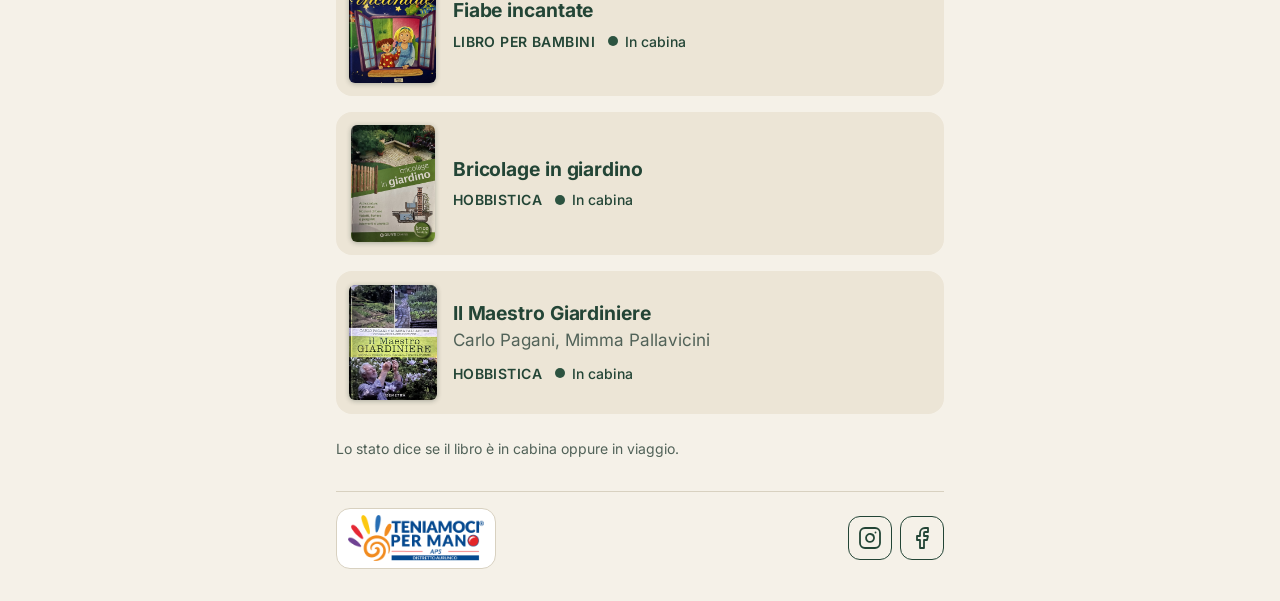
==== commit 45fe5f3c: "Catalogo con i 4 libri nuovi e lettura giornaliera del database - Catalogo e anteprima in home rigen" ====
--- a/catalogo/index.html
+++ b/catalogo/index.html
@@ -5,15 +5,15 @@
 <meta name="viewport" content="width=device-width,initial-scale=1,viewport-fit=cover">
 <title>Catalogo dei libri – La Bibliocabina di Castelforte</title>
 <meta name="description" content="I libri della Bibliocabina di Castelforte: titolo, autore, genere e se il libro è in cabina oppure in viaggio.">
-<link rel="canonical" href="https://bibliocabina.github.io/bibliocabina-site/catalogo/">
+<link rel="canonical" href="https://bibliocabina.pages.dev/catalogo/">
 <link rel="icon" href="../favicon.svg" type="image/svg+xml">
 <meta property="og:type" content="website">
 <meta property="og:locale" content="it_IT">
 <meta property="og:site_name" content="La Bibliocabina">
 <meta property="og:title" content="Catalogo dei libri – La Bibliocabina di Castelforte">
 <meta property="og:description" content="I libri della Bibliocabina di Castelforte: titolo, autore, genere e se il libro è in cabina oppure in viaggio.">
-<meta property="og:url" content="https://bibliocabina.github.io/bibliocabina-site/catalogo/">
-<meta property="og:image" content="https://bibliocabina.github.io/bibliocabina-site/assets/cabina-castelforte.jpg">
+<meta property="og:url" content="https://bibliocabina.pages.dev/catalogo/">
+<meta property="og:image" content="https://bibliocabina.pages.dev/assets/cabina-castelforte.jpg">
 <meta property="og:image:alt" content="La cabina telefonica di Castelforte trasformata in Bibliocabina">
 <meta name="twitter:card" content="summary_large_image">
 <!-- libri-jsonld:inizio -->
@@ -28,69 +28,130 @@
       "position": 1,
       "item": {
         "@type": "Book",
+        "name": "La mischia e il grande Fon",
+        "author": [
+          {
+            "@type": "Person",
+            "name": "Simone Battaggia"
+          }
+        ],
+        "genre": "Libro per bambini"
+      }
+    },
+    {
+      "@type": "ListItem",
+      "position": 2,
+      "item": {
+        "@type": "Book",
+        "name": "Un sogno per due",
+        "author": [
+          {
+            "@type": "Person",
+            "name": "Antonino Morici"
+          }
+        ],
+        "genre": "Libro per bambini"
+      }
+    },
+    {
+      "@type": "ListItem",
+      "position": 3,
+      "item": {
+        "@type": "Book",
+        "name": "Gravità zero",
+        "author": [
+          {
+            "@type": "Person",
+            "name": "Luca Bianchin"
+          }
+        ],
+        "genre": "Libro per bambini"
+      }
+    },
+    {
+      "@type": "ListItem",
+      "position": 4,
+      "item": {
+        "@type": "Book",
+        "name": "Il guanto di sfida",
+        "author": [
+          {
+            "@type": "Person",
+            "name": "Luigi Garlando"
+          }
+        ],
+        "isbn": "9788894923032",
+        "genre": "Libro per bambini"
+      }
+    },
+    {
+      "@type": "ListItem",
+      "position": 5,
+      "item": {
+        "@type": "Book",
         "name": "Cappuccetto rosso",
         "isbn": "9788855636421",
         "genre": "Libro per bambini",
-        "image": "https://bibliocabina.github.io/bibliocabina-site/assets/copertine/cappuccetto-rosso.jpg"
-      }
-    },
-    {
-      "@type": "ListItem",
-      "position": 2,
+        "image": "https://bibliocabina.pages.dev/assets/copertine/cappuccetto-rosso.jpg"
+      }
+    },
+    {
+      "@type": "ListItem",
+      "position": 6,
       "item": {
         "@type": "Book",
         "name": "I tre porcellini",
         "isbn": "9788855636421",
         "genre": "Libro per bambini",
-        "image": "https://bibliocabina.github.io/bibliocabina-site/assets/copertine/i-tre-porcellini.jpg"
-      }
-    },
-    {
-      "@type": "ListItem",
-      "position": 3,
+        "image": "https://bibliocabina.pages.dev/assets/copertine/i-tre-porcellini.jpg"
+      }
+    },
+    {
+      "@type": "ListItem",
+      "position": 7,
       "item": {
         "@type": "Book",
         "name": "Peter Pan",
         "isbn": "9788855636421",
         "genre": "Libro per bambini",
-        "image": "https://bibliocabina.github.io/bibliocabina-site/assets/copertine/peter-pan.jpg"
-      }
-    },
-    {
-      "@type": "ListItem",
-      "position": 4,
+        "image": "https://bibliocabina.pages.dev/assets/copertine/peter-pan.jpg"
+      }
+    },
+    {
+      "@type": "ListItem",
+      "position": 8,
       "item": {
         "@type": "Book",
         "name": "Il canto di Natale di Topolino",
         "genre": "Libro per bambini",
-        "image": "https://bibliocabina.github.io/bibliocabina-site/assets/copertine/il-canto-di-natale-di-topolino.jpg"
-      }
-    },
-    {
-      "@type": "ListItem",
-      "position": 5,
+        "image": "https://bibliocabina.pages.dev/assets/copertine/il-canto-di-natale-di-topolino.jpg"
+      }
+    },
+    {
+      "@type": "ListItem",
+      "position": 9,
       "item": {
         "@type": "Book",
         "name": "Fiabe incantate",
         "isbn": "9788883278211",
         "genre": "Libro per bambini",
-        "image": "https://bibliocabina.github.io/bibliocabina-site/assets/copertine/fiabe-incantate.jpg"
-      }
-    },
-    {
-      "@type": "ListItem",
-      "position": 6,
+        "image": "https://bibliocabina.pages.dev/assets/copertine/fiabe-incantate.jpg"
+      }
+    },
+    {
+      "@type": "ListItem",
+      "position": 10,
       "item": {
         "@type": "Book",
         "name": "Bricolage in giardino",
         "isbn": "9788844041939",
         "genre": "Hobbistica",
-        "image": "https://bibliocabina.github.io/bibliocabina-site/assets/copertine/bricolage-in-giardino.jpg"
-      }
-    },
-    {
-      "@type": "ListItem",
-      "position": 7,
+        "image": "https://bibliocabina.pages.dev/assets/copertine/bricolage-in-giardino.jpg"
+      }
+    },
+    {
+      "@type": "ListItem",
+      "position": 11,
       "item": {
         "@type": "Book",
         "name": "Il Maestro Giardiniere",
@@ -106,7 +167,7 @@
         ],
         "isbn": "9788844051624",
         "genre": "Hobbistica",
-        "image": "https://bibliocabina.github.io/bibliocabina-site/assets/copertine/il-maestro-giardiniere.jpg"
+        "image": "https://bibliocabina.pages.dev/assets/copertine/il-maestro-giardiniere.jpg"
       }
     }
   ]
@@ -172,7 +233,39 @@
         <p class="lead">Un piccolo assaggio delle storie che puoi trovare in cabina.</p>
       </div>
       <!-- libri:inizio -->
-      <ul class="books" data-libri="catalogo" data-prefisso="../" data-sig="a74761d7">
+      <ul class="books" data-libri="catalogo" data-prefisso="../" data-sig="4e62a6a4">
+        <li class="book">
+          <span class="cover cover-text"><span>La mischia e il grande Fon</span></span>
+          <div class="book-info">
+            <h2>La mischia e il grande Fon</h2>
+            <p class="author">Simone Battaggia</p>
+            <p class="meta"><span class="genre">Libro per bambini</span><span class="status">In cabina</span></p>
+          </div>
+        </li>
+        <li class="book">
+          <span class="cover cover-text"><span>Un sogno per due</span></span>
+          <div class="book-info">
+            <h2>Un sogno per due</h2>
+            <p class="author">Antonino Morici</p>
+            <p class="meta"><span class="genre">Libro per bambini</span><span class="status">In cabina</span></p>
+          </div>
+        </li>
+        <li class="book">
+          <span class="cover cover-text"><span>Gravità zero</span></span>
+          <div class="book-info">
+            <h2>Gravità zero</h2>
+            <p class="author">Luca Bianchin</p>
+            <p class="meta"><span class="genre">Libro per bambini</span><span class="status">In cabina</span></p>
+          </div>
+        </li>
+        <li class="book">
+          <span class="cover cover-text"><span>Il guanto di sfida</span></span>
+          <div class="book-info">
+            <h2>Il guanto di sfida</h2>
+            <p class="author">Luigi Garlando</p>
+            <p class="meta"><span class="genre">Libro per bambini</span><span class="status">In cabina</span></p>
+          </div>
+        </li>
         <li class="book">
           <span class="cover cover-photo"><img src="../assets/copertine/cappuccetto-rosso.jpg" alt="Copertina di Cappuccetto rosso" loading="lazy" decoding="async"></span>
           <div class="book-info">
